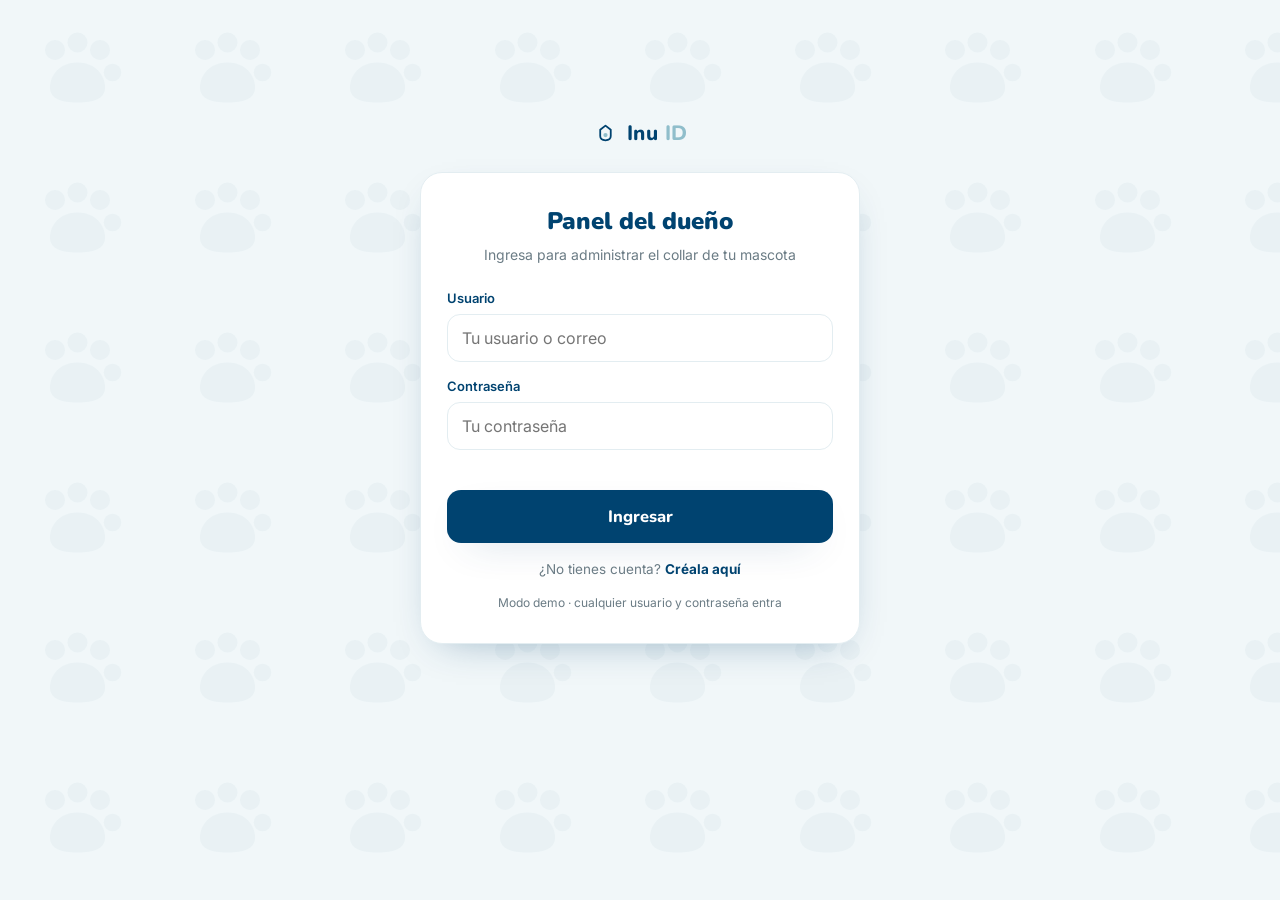
==== index.html @ f9505ae4 "Primer front de Inu ID: panel y pagina publica" ====
<!DOCTYPE html>
<html lang="es">
<head>
<meta charset="UTF-8">
<meta name="viewport" content="width=device-width, initial-scale=1.0">
<title>Inu ID · Panel del dueño</title>
<link rel="preconnect" href="https://fonts.googleapis.com">
<link rel="preconnect" href="https://fonts.gstatic.com" crossorigin>
<link href="https://fonts.googleapis.com/css2?family=Nunito:wght@400;600;700;800;900&family=Inter:wght@400;500;600&display=swap" rel="stylesheet">
<link rel="stylesheet" href="css/base.css">
<link rel="stylesheet" href="css/app.css">
</head>
<body>
<div class="shell">

  <!-- Brand SVG reutilizable: se clona por JS donde haga falta -->
  <template id="brand-tpl">
    <svg viewBox="0 0 24 24" fill="none"><path d="M12 4l5 4v6c0 3-2.4 4-5 4s-5-1-5-4V8l5-4z" stroke="#004370" stroke-width="1.7" stroke-linejoin="round"/><circle cx="12" cy="13" r="2" fill="#90BECB"/></svg>
  </template>

  <!-- ================= LOGIN ================= -->
  <section id="view-login" class="auth hidden">
    <div class="brand"><span data-brandicon></span><b>Inu<span> ID</span></b></div>
    <div class="card auth-card">
      <h1>Panel del dueño</h1>
      <p class="sub">Ingresa para administrar el collar de tu mascota</p>
      <div class="field">
        <label for="login-user">Usuario</label>
        <input id="login-user" type="text" autocomplete="username" placeholder="Tu usuario o correo">
      </div>
      <div class="field">
        <label for="login-pass">Contraseña</label>
        <input id="login-pass" type="password" autocomplete="current-password" placeholder="Tu contraseña">
      </div>
      <div class="err" id="login-err"></div>
      <button class="btn btn-primary" id="login-btn">Ingresar</button>
      <p class="swap">¿No tienes cuenta? <a id="go-register">Créala aquí</a></p>
      <p class="demo-note" data-demo-only>Modo demo · cualquier usuario y contraseña entra</p>
    </div>
  </section>

  <!-- ================= REGISTRO ================= -->
  <section id="view-register" class="auth hidden">
    <div class="brand"><span data-brandicon></span><b>Inu<span> ID</span></b></div>
    <div class="card auth-card">
      <h1>Crear cuenta</h1>
      <p class="sub">Una sola cuenta Inu para todos tus servicios</p>
      <div class="field">
        <label for="reg-user">Usuario</label>
        <input id="reg-user" type="text" autocomplete="username" placeholder="Elige un usuario o correo">
      </div>
      <div class="field">
        <label for="reg-pass">Contraseña</label>
        <input id="reg-pass" type="password" autocomplete="new-password" placeholder="Mínimo 6 caracteres">
      </div>
      <div class="field">
        <label for="reg-pass2">Repite la contraseña</label>
        <input id="reg-pass2" type="password" autocomplete="new-password" placeholder="Repite tu contraseña">
      </div>
      <div class="err" id="reg-err"></div>
      <button class="btn btn-primary" id="reg-btn">Continuar</button>
      <p class="swap">¿Ya tienes cuenta? <a id="go-login">Inicia sesión</a></p>
    </div>
  </section>

  <!-- ================= ONBOARDING ================= -->
  <section id="view-onboarding" class="auth hidden">
    <div class="brand"><span data-brandicon></span><b>Inu<span> ID</span></b></div>
    <div class="card auth-card">
      <h1>Tus datos</h1>
      <p class="sub">Un último paso para empezar</p>
      <div class="two">
        <div class="field"><label for="ob-name">Nombre</label><input id="ob-name" type="text" placeholder="Nombre"></div>
        <div class="field"><label for="ob-last">Apellido</label><input id="ob-last" type="text" placeholder="Apellido"></div>
      </div>
      <div class="field">
        <label for="ob-phone">Teléfono</label>
        <input id="ob-phone" type="tel" placeholder="Tu teléfono de contacto">
      </div>
      <div class="field">
        <label for="ob-email">Correo <span style="color:var(--muted);font-weight:400">(opcional)</span></label>
        <input id="ob-email" type="email" placeholder="tucorreo@ejemplo.com">
      </div>
      <div class="err" id="ob-err"></div>
      <button class="btn btn-primary" id="ob-btn">Entrar al panel</button>
    </div>
  </section>

  <!-- ================= DASHBOARD (mascotas) ================= -->
  <section id="view-dashboard" class="hidden">
    <div class="topbar">
      <div class="brand"><span data-brandicon></span><b>Inu<span> ID</span></b></div>
      <div class="actions">
        <button class="iconbtn" id="help-btn" title="Ayuda">
          <svg viewBox="0 0 24 24" fill="none"><circle cx="12" cy="12" r="9" stroke="currentColor" stroke-width="1.8"/><path d="M9.5 9.5a2.5 2.5 0 113.2 2.4c-.8.3-1.2.8-1.2 1.6M12 17h.01" stroke="currentColor" stroke-width="1.8" stroke-linecap="round"/></svg>
        </button>
        <button class="logout" id="logout-btn">Salir</button>
      </div>
    </div>

    <div class="hello" id="hello">Hola 👋</div>
    <div class="hello-sub">Administra los collares de tus mascotas.</div>

    <button class="btn btn-primary addbtn" id="add-pet-btn">
      <svg viewBox="0 0 24 24" fill="none"><path d="M12 5v14M5 12h14" stroke="currentColor" stroke-width="2.2" stroke-linecap="round"/></svg>
      Agregar mascota
    </button>

    <div id="pets-list"></div>
  </section>

  <!-- ================= EDITAR / CREAR MASCOTA ================= -->
  <section id="view-edit" class="hidden">
    <div class="viewhead">
      <button class="back" data-back><svg viewBox="0 0 24 24" width="18" height="18" fill="none"><path d="M15 6l-6 6 6 6" stroke="currentColor" stroke-width="2" stroke-linecap="round"/></svg></button>
      <h2 id="edit-title">Editar mascota</h2>
    </div>

    <div class="segment">
      <button class="seg-btn active" data-tab="datos">Datos</button>
      <button class="seg-btn" data-tab="preview">Vista previa</button>
    </div>

    <!-- TAB DATOS -->
    <div id="tab-datos">
      <div class="card form">
        <div class="sec">La mascota</div>
        <div class="two">
          <div><label>Nombre <span class="req">*</span></label><input id="f_name"></div>
          <div><label>Especie</label>
            <select id="f_species"><option value="dog">Perro</option><option value="cat">Gato</option></select>
          </div>
        </div>
        <div class="two">
          <div><label>Raza</label><input id="f_breed"></div>
          <div><label>Edad</label><input id="f_age" placeholder="Ej: 3 años"></div>
        </div>
        <label>Sexo</label><input id="f_sex" placeholder="Macho / Hembra">

        <div class="sec">Contacto público</div>
        <label>Nombre de contacto <span class="req">*</span></label><input id="f_owner" placeholder="Quién ve el que la encuentre">
        <label>Dirección <span class="req">*</span></label><input id="f_addr">
        <label>Teléfono <span class="req">*</span></label><input id="f_phone">
        <label>WhatsApp</label><input id="f_wa">

        <div class="sec">Datos importantes</div>
        <div class="chk">
          <label><input type="checkbox" id="f_vac"> Vacunado</label>
          <label><input type="checkbox" id="f_chip"> Microchip</label>
        </div>
        <label>Cuidados / temperamento</label>
        <textarea id="f_care" placeholder="Ej: alérgico a algunos alimentos"></textarea>

        <div class="sec">Mensaje en el collar</div>
        <label>Cuando está en casa (modo normal)</label>
        <textarea id="f_msg_normal"></textarea>
        <label>Cuando está perdido (modo perdido)</label>
        <textarea id="f_msg_lost"></textarea>

        <div class="err" id="edit-err"></div>
        <button class="btn btn-primary" id="save-btn" style="margin-top:6px">Guardar</button>
      </div>
    </div>

    <!-- TAB VISTA PREVIA -->
    <div id="tab-preview" class="hidden">
      <p class="pv-hint">Así se ve la información en el collar. Cambia entre los dos modos:</p>
      <div class="modeseg">
        <button class="mode-btn active" data-mode="normal">Modo normal</button>
        <button class="mode-btn" data-mode="perdido">Modo perdido</button>
      </div>
      <div class="phone">
        <div class="phone-notch"></div>
        <div class="phone-screen" id="pv">
          <div class="pv-brand"><span data-brandicon></span><b>Inu<span> ID</span></b></div>
          <div class="pv-banner pv-lost-only"><span class="pv-ping"></span> Estoy perdido — ayúdame a volver a casa</div>
          <div class="pv-hero">
            <div class="pv-ava"><span id="pv-emoji">🐶</span></div>
            <div class="pv-greet">Hola, me llamo</div>
            <div class="pv-name" id="pv-name">Max</div>
            <div class="pv-tags" id="pv-tags"></div>
            <div class="pv-speech pv-normal-only" id="pv-msg-normal"></div>
            <div class="pv-speech pv-lost-only" id="pv-msg-lost"></div>
          </div>
          <div class="pv-card">
            <div class="pv-lab">Mi familia</div>
            <div class="pv-row"><b>Dueño</b><span id="pv-owner"></span></div>
            <div class="pv-row"><b>Vive en</b><span id="pv-addr"></span></div>
          </div>
          <div class="pv-card">
            <div class="pv-lab">Datos importantes</div>
            <div class="pv-row"><b>Salud</b><span id="pv-health"></span></div>
            <div class="pv-row"><b>Cuidado</b><span id="pv-care"></span></div>
          </div>
          <div class="pv-actions">
            <div class="pv-btn pv-btn-primary">Llamar a la familia</div>
            <div class="pv-btn pv-btn-ghost">Escribir por WhatsApp</div>
            <div class="pv-btn pv-btn-ghost">Ver dónde vivo</div>
          </div>
        </div>
      </div>
    </div>
  </section>

  <!-- ================= AYUDA ================= -->
  <section id="view-help" class="hidden">
    <div class="viewhead">
      <button class="back" data-back><svg viewBox="0 0 24 24" width="18" height="18" fill="none"><path d="M15 6l-6 6 6 6" stroke="currentColor" stroke-width="2" stroke-linecap="round"/></svg></button>
      <h2>Ayuda</h2>
    </div>
    <div class="card help-sec">
      <div class="qa"><div class="q">¿Cómo funciona el collar?</div><div class="a">Lleva un sensor NFC. Quien encuentre a tu mascota solo acerca su teléfono y se abre la página con los datos para contactarte. No necesita instalar nada.</div></div>
      <div class="qa"><div class="q">¿Qué hace el modo perdido?</div><div class="a">Apagado, el collar muestra solo tus datos de contacto. Activado, agrega el aviso de "mascota perdida" y el mensaje de búsqueda que escribiste.</div></div>
      <div class="qa"><div class="q">¿Quién puede ver mis datos?</div><div class="a">Solo quien tenga el collar en la mano y acerque su teléfono. Tú decides qué se muestra desde "Editar".</div></div>
      <div class="qa"><div class="q">¿Necesito internet en el collar?</div><div class="a">No. El sensor no usa batería ni conexión: abre la página en el teléfono de quien lo lee.</div></div>
    </div>
    <div class="card support">
      <p>¿Necesitas más ayuda?</p>
      <a class="btn btn-ghost" href="https://wa.me/51987654321?text=Hola%2C%20necesito%20ayuda%20con%20Inu%20ID" target="_blank" rel="noopener">Escribir a soporte</a>
    </div>
  </section>

</div>
<div id="toast"></div>

<script src="js/config.js"></script>
<script src="js/store.js"></script>
<script src="js/api.js"></script>
<script src="js/app.js"></script>
</body>
</html>
---- css/base.css ----
/* ============================================================
   Inu ID — Base: tokens de marca + componentes compartidos
   ============================================================ */
:root{
  --navy:#004370;--navy-deep:#003356;--sky:#90BECB;--sky-soft:#D6E8EE;
  --bg:#F1F7F9;--card:#FFFFFF;--ink:#1d2b33;--muted:#6b7c85;--line:#E3EDF1;
  --alert:#D64545;--alert-soft:#FBEAEA;
  --radius:22px;--shadow:0 14px 40px -22px rgba(0,67,112,.45);
}
*{box-sizing:border-box;margin:0;padding:0}
html{-webkit-text-size-adjust:100%}
body{
  font-family:'Inter',system-ui,sans-serif;background:var(--bg);color:var(--ink);
  line-height:1.55;min-height:100dvh;display:flex;justify-content:center;padding:0 16px 48px;
}
body::before{
  content:"";position:fixed;inset:0;z-index:0;pointer-events:none;
  background-image:url("data:image/svg+xml;utf8,<svg xmlns='http://www.w3.org/2000/svg' width='120' height='120' viewBox='0 0 120 120'><g fill='%23004370' fill-opacity='0.03'><circle cx='44' cy='40' r='8'/><circle cx='62' cy='34' r='8'/><circle cx='80' cy='40' r='8'/><circle cx='90' cy='58' r='7'/><path d='M62 50c14 0 22 10 22 20 0 9-9 12-22 12s-22-3-22-12c0-10 8-20 22-20z'/></g></svg>");
  background-size:150px;
}
.shell{width:100%;max-width:440px;position:relative;z-index:1;padding-top:22px}
.hidden{display:none!important}

/* marca */
.brand{display:flex;align-items:center;gap:8px}
.brand svg{width:22px;height:22px;display:block}
.brand b{font-family:'Nunito';font-weight:800;font-size:18px;color:var(--navy);letter-spacing:.2px}
.brand span{color:var(--sky)}

/* tarjeta */
.card{background:var(--card);border:1px solid var(--line);border-radius:var(--radius);box-shadow:var(--shadow)}

/* botones */
.btn{display:flex;align-items:center;justify-content:center;gap:9px;width:100%;cursor:pointer;
  font-family:'Nunito';font-weight:800;font-size:16.5px;padding:15px;border-radius:14px;border:none;
  transition:transform .12s ease,filter .12s ease,background .12s ease}
.btn:active{transform:scale(.985)}
.btn:disabled{opacity:.6;cursor:default}
.btn svg{width:19px;height:19px}
.btn-primary{background:var(--navy);color:#fff;box-shadow:var(--shadow)}
.btn-primary:hover{filter:brightness(1.08)}
.btn-ghost{background:#fff;color:var(--navy);border:1.5px solid var(--sky)}
.btn-ghost:hover{background:var(--sky-soft)}

/* toast */
#toast{position:fixed;left:50%;bottom:26px;transform:translateX(-50%) translateY(20px);
  background:var(--navy-deep);color:#fff;font-size:14px;font-weight:600;padding:13px 20px;
  border-radius:999px;box-shadow:0 12px 30px -10px rgba(0,0,0,.4);opacity:0;pointer-events:none;
  transition:.25s;z-index:60;max-width:90vw;text-align:center}
#toast.show{opacity:1;transform:translateX(-50%) translateY(0)}

@media (prefers-reduced-motion:reduce){*{transition:none!important;animation:none!important}}
---- css/app.css ----
/* ============================================================
   Inu ID — Estilos del panel del dueño
   ============================================================ */

/* ---------- AUTH (login / registro / onboarding) ---------- */
.auth{display:flex;flex-direction:column;align-items:center;min-height:80dvh;justify-content:center}
.auth .brand{margin-bottom:24px;transform:scale(1.15)}
.auth-card{width:100%;padding:30px 26px}
.auth-card h1{font-family:'Nunito';font-weight:900;font-size:24px;color:var(--navy);text-align:center}
.auth-card p.sub{text-align:center;color:var(--muted);font-size:14px;margin-top:4px;margin-bottom:22px}
.field{margin-bottom:14px}
.field label{display:block;font-size:13px;font-weight:600;color:var(--navy);margin-bottom:6px}
.field input{width:100%;font-family:'Inter';font-size:16px;color:var(--ink);
  padding:13px 14px;border:1.5px solid var(--line);border-radius:13px;background:#fff;outline:none;transition:border .15s}
.field input:focus{border-color:var(--sky)}
.err{color:var(--alert);font-size:13px;font-weight:600;text-align:center;min-height:18px;margin:4px 0 8px}
.swap{text-align:center;font-size:13.5px;color:var(--muted);margin-top:16px}
.swap a{color:var(--navy);font-weight:700;text-decoration:none;cursor:pointer}
.swap a:hover{text-decoration:underline}
.demo-note{text-align:center;font-size:12px;color:var(--muted);margin-top:14px}
.demo-note code{background:var(--sky-soft);color:var(--navy);padding:2px 7px;border-radius:6px;font-weight:600}

/* ---------- TOPBAR ---------- */
.topbar{display:flex;align-items:center;justify-content:space-between;margin-bottom:18px}
.topbar .actions{display:flex;align-items:center;gap:6px}
.iconbtn{width:38px;height:38px;border-radius:11px;border:1px solid var(--line);background:#fff;cursor:pointer;
  display:flex;align-items:center;justify-content:center;color:var(--navy);transition:background .12s}
.iconbtn:hover{background:var(--sky-soft)}
.iconbtn svg{width:19px;height:19px}
.logout{font-family:'Nunito';font-weight:700;font-size:13px;color:var(--muted);background:none;border:none;cursor:pointer;padding:8px}
.logout:hover{color:var(--navy)}

/* ---------- DASHBOARD ---------- */
.hello{font-family:'Nunito';font-weight:900;font-size:26px;color:var(--navy);margin-bottom:2px}
.hello-sub{color:var(--muted);font-size:14px;margin-bottom:18px}
.addbtn{margin-bottom:16px}

.empty{text-align:center;padding:40px 20px;color:var(--muted)}
.empty .em{font-size:44px}
.empty p{margin-top:8px;font-size:14px}

.petcard{padding:16px;margin-bottom:12px}
.petcard .head{display:flex;align-items:center;gap:14px}
.petcard .ava{width:52px;height:52px;flex:0 0 52px;border-radius:50%;background:var(--sky-soft);
  display:flex;align-items:center;justify-content:center;font-size:30px}
.petcard .nm{font-family:'Nunito';font-weight:800;font-size:18px;color:var(--ink)}
.petcard .meta{font-size:13px;color:var(--muted)}
.pill{margin-left:auto;font-size:12px;font-weight:700;padding:6px 12px;border-radius:999px;
  background:var(--sky-soft);color:var(--navy);white-space:nowrap}
.pill.lost{background:var(--alert-soft);color:var(--alert)}
.petcard .foot{display:flex;align-items:center;gap:10px;margin-top:14px;padding-top:14px;border-top:1px solid var(--line)}
.lostmini{display:flex;align-items:center;gap:9px;font-size:13px;font-weight:600;color:var(--ink);margin-right:auto}
.linkbtn{font-family:'Nunito';font-weight:700;font-size:13px;color:var(--navy);background:#fff;border:1.5px solid var(--sky);
  padding:8px 13px;border-radius:10px;cursor:pointer;text-decoration:none;display:inline-flex;align-items:center;gap:6px}
.linkbtn:hover{background:var(--sky-soft)}
.linkbtn svg{width:14px;height:14px}

/* switch */
.switch{position:relative;width:48px;height:28px;flex:0 0 48px}
.switch input{position:absolute;opacity:0;width:100%;height:100%;margin:0;cursor:pointer;z-index:2}
.slider{position:absolute;inset:0;background:#cdd9de;border-radius:999px;transition:.22s}
.slider::before{content:"";position:absolute;width:22px;height:22px;left:3px;top:3px;background:#fff;border-radius:50%;
  transition:.22s;box-shadow:0 2px 5px rgba(0,0,0,.25)}
.switch input:checked + .slider{background:var(--alert)}
.switch input:checked + .slider::before{transform:translateX(20px)}

/* ---------- SUB-VISTAS (editar / ayuda) ---------- */
.viewhead{display:flex;align-items:center;gap:12px;margin-bottom:16px}
.back{width:38px;height:38px;flex:0 0 38px;border-radius:11px;border:1px solid var(--line);
  background:#fff;cursor:pointer;display:flex;align-items:center;justify-content:center;color:var(--navy)}
.back:hover{background:var(--sky-soft)}
.viewhead h2{font-family:'Nunito';font-weight:900;font-size:21px;color:var(--navy)}

/* pestañas Datos / Vista previa */
.segment{display:flex;gap:4px;background:#e6eef2;border-radius:13px;padding:4px;margin-bottom:16px}
.seg-btn{flex:1;border:none;cursor:pointer;background:transparent;font-family:'Nunito';font-weight:800;
  font-size:14.5px;color:var(--muted);padding:10px;border-radius:10px;transition:.15s}
.seg-btn.active{background:#fff;color:var(--navy);box-shadow:0 2px 8px -3px rgba(0,67,112,.35)}

/* formulario */
.form{padding:20px}
.form .sec{font-size:12px;font-weight:700;letter-spacing:.5px;text-transform:uppercase;color:var(--sky);margin:18px 0 10px}
.form .sec:first-child{margin-top:0}
.form label{display:block;font-size:13px;font-weight:600;color:var(--navy);margin:0 0 6px}
.form input,.form select,.form textarea{width:100%;font-family:'Inter';font-size:15px;color:var(--ink);
  padding:12px 13px;border:1.5px solid var(--line);border-radius:12px;background:#fff;outline:none;margin-bottom:12px}
.form input:focus,.form select:focus,.form textarea:focus{border-color:var(--sky)}
.form textarea{resize:vertical;min-height:70px}
.req{color:var(--alert)}
.two{display:flex;gap:10px}.two>div{flex:1}
.chk{display:flex;gap:18px;margin-bottom:8px}
.chk label{display:flex;align-items:center;gap:7px;font-size:14px;color:var(--ink);font-weight:500}
.chk input{width:auto;margin:0}

/* vista previa */
.pv-hint{font-size:13px;color:var(--muted);text-align:center;margin-bottom:11px}
.modeseg{display:flex;gap:7px;justify-content:center;margin-bottom:16px}
.mode-btn{border:1.5px solid var(--line);background:#fff;cursor:pointer;font-family:'Nunito';
  font-weight:700;font-size:13px;color:var(--muted);padding:8px 16px;border-radius:999px;transition:.15s}
.mode-btn.active{border-color:var(--navy);color:#fff;background:var(--navy)}
.mode-btn[data-mode="perdido"].active{border-color:var(--alert);background:var(--alert)}

.phone{width:286px;max-width:100%;margin:0 auto;background:#1d2b33;border-radius:36px;padding:10px;
  box-shadow:0 24px 54px -22px rgba(0,67,112,.6)}
.phone-notch{width:86px;height:6px;background:#3a4750;border-radius:99px;margin:2px auto 8px}
.phone-screen{background:var(--bg);border-radius:28px;padding:16px 13px 18px;max-height:520px;overflow:auto}
.phone-screen::-webkit-scrollbar{width:0}

/* mini collar dentro de la preview */
.pv-brand{display:flex;align-items:center;justify-content:center;gap:6px;margin-bottom:10px}
.pv-brand svg{width:16px;height:16px}
.pv-brand b{font-family:'Nunito';font-weight:800;font-size:13px;color:var(--navy)}
.pv-brand span{color:var(--sky)}
.pv-banner{align-items:center;gap:7px;justify-content:center;
  background:linear-gradient(135deg,var(--navy),var(--navy-deep));color:#fff;border-radius:11px;
  padding:8px 11px;font-size:11.5px;font-weight:600;margin-bottom:10px}
.pv-ping{width:8px;height:8px;border-radius:50%;background:var(--sky);flex:0 0 8px}
.pv-hero{background:#fff;border:1px solid var(--line);border-radius:16px;padding:18px 14px;text-align:center}
.pv-ava{width:72px;height:72px;border-radius:50%;background:var(--sky-soft);display:flex;align-items:center;
  justify-content:center;margin:0 auto 4px;border:3px solid #fff;box-shadow:0 6px 16px -8px rgba(0,67,112,.5)}
.pv-ava span{font-size:42px;line-height:1}
.pv-greet{font-size:11px;color:var(--muted)}
.pv-name{font-family:'Nunito';font-weight:900;font-size:26px;color:var(--navy);line-height:1.1}
.pv-tags{display:flex;gap:5px;flex-wrap:wrap;justify-content:center;margin-top:8px}
.pv-tag{font-size:10px;font-weight:600;color:var(--navy);background:var(--sky-soft);padding:3px 9px;border-radius:999px}
.pv-speech{font-size:12px;color:var(--ink);background:var(--bg);border-radius:11px;padding:9px 11px;text-align:left;margin-top:12px}
.pv-card{background:#fff;border:1px solid var(--line);border-radius:14px;margin-top:10px;padding:4px 0}
.pv-lab{font-size:10px;font-weight:700;letter-spacing:.5px;text-transform:uppercase;color:var(--sky);padding:9px 14px 2px}
.pv-row{display:flex;flex-direction:column;padding:7px 14px;border-bottom:1px solid var(--line)}
.pv-row:last-child{border-bottom:none}
.pv-row b{font-size:10px;color:var(--muted);font-weight:500}
.pv-row span{font-size:13px;color:var(--ink);font-weight:600}
.pv-actions{display:flex;flex-direction:column;gap:8px;margin-top:12px}
.pv-btn{text-align:center;font-family:'Nunito';font-weight:800;font-size:13px;padding:11px;border-radius:12px}
.pv-btn-primary{background:var(--navy);color:#fff}
.pv-btn-ghost{background:#fff;color:var(--navy);border:1.5px solid var(--sky)}

.pv-lost-only{display:none}
#pv.pv-lost .pv-lost-only{display:block}
#pv.pv-lost .pv-banner.pv-lost-only{display:flex}
.pv-normal-only{display:block}
#pv.pv-lost .pv-normal-only{display:none}

/* ayuda */
.help-sec{padding:6px 4px}
.qa{padding:16px 18px;border-bottom:1px solid var(--line)}
.qa:last-child{border-bottom:none}
.qa .q{font-family:'Nunito';font-weight:800;font-size:15px;color:var(--navy);margin-bottom:5px}
.qa .a{font-size:14px;color:var(--muted)}
.support{margin-top:14px;padding:18px;text-align:center}
.support p{font-size:14px;color:var(--muted);margin-bottom:12px}
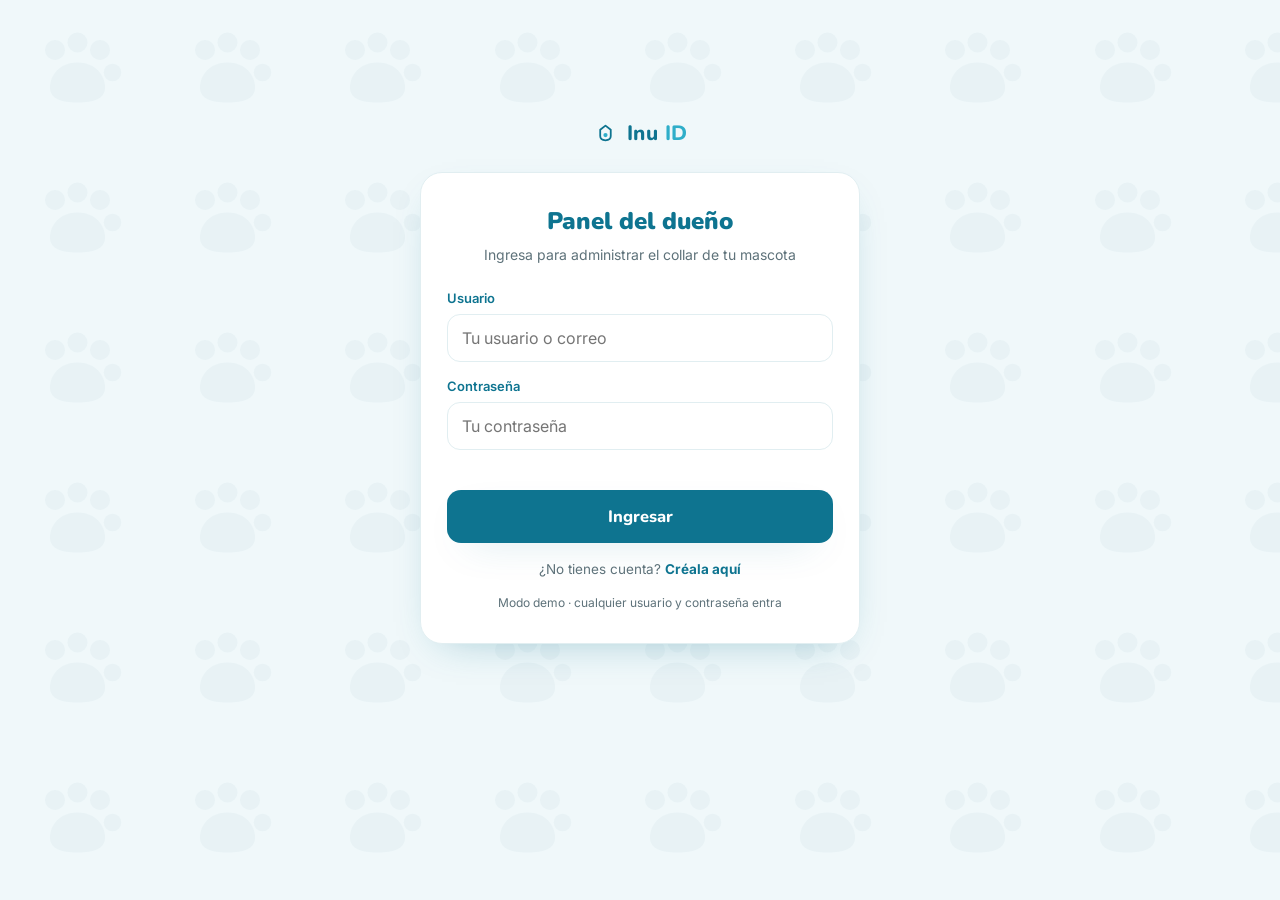
==== commit 8f9d8687: "Cambio de paleta: cyan como color principal" ====
--- a/index.html
+++ b/index.html
@@ -15,7 +15,7 @@
 
   <!-- Brand SVG reutilizable: se clona por JS donde haga falta -->
   <template id="brand-tpl">
-    <svg viewBox="0 0 24 24" fill="none"><path d="M12 4l5 4v6c0 3-2.4 4-5 4s-5-1-5-4V8l5-4z" stroke="#004370" stroke-width="1.7" stroke-linejoin="round"/><circle cx="12" cy="13" r="2" fill="#90BECB"/></svg>
+    <svg viewBox="0 0 24 24" fill="none"><path d="M12 4l5 4v6c0 3-2.4 4-5 4s-5-1-5-4V8l5-4z" stroke="#0E7490" stroke-width="1.7" stroke-linejoin="round"/><circle cx="12" cy="13" r="2" fill="#2FAEC9"/></svg>
   </template>
 
   <!-- ================= LOGIN ================= -->
--- a/css/base.css
+++ b/css/base.css
@@ -2,10 +2,19 @@
    Inu ID — Base: tokens de marca + componentes compartidos
    ============================================================ */
 :root{
-  --navy:#004370;--navy-deep:#003356;--sky:#90BECB;--sky-soft:#D6E8EE;
-  --bg:#F1F7F9;--card:#FFFFFF;--ink:#1d2b33;--muted:#6b7c85;--line:#E3EDF1;
+  /* Paleta Inu ID — CYAN como color principal.
+     Los nombres --navy/--sky se conservan por compatibilidad con el resto
+     del CSS, pero ahora contienen tonos cyan. El azul de marca (--blue)
+     se usa de forma mínima (solo la marca de agua de huellas del fondo). */
+  --navy:#0E7490;        /* cyan oscuro — principal: botones, títulos, nombre */
+  --navy-deep:#0A4E5E;   /* cyan más oscuro — fondos oscuros / sombras de degradado */
+  --cyan-bright:#12A9C9; /* cyan claro — degradados y acentos vivos */
+  --sky:#2FAEC9;         /* cyan medio — bordes, etiquetas, detalles */
+  --sky-soft:#DCF4F9;    /* cyan muy claro — fondos suaves, chips, avatar */
+  --blue:#004370;        /* azul de marca — uso mínimo */
+  --bg:#F0F8FA;--card:#FFFFFF;--ink:#173039;--muted:#5e727a;--line:#E1EEF1;
   --alert:#D64545;--alert-soft:#FBEAEA;
-  --radius:22px;--shadow:0 14px 40px -22px rgba(0,67,112,.45);
+  --radius:22px;--shadow:0 14px 40px -22px rgba(14,116,144,.42);
 }
 *{box-sizing:border-box;margin:0;padding:0}
 html{-webkit-text-size-adjust:100%}
--- a/css/app.css
+++ b/css/app.css
@@ -75,7 +75,7 @@
 .segment{display:flex;gap:4px;background:#e6eef2;border-radius:13px;padding:4px;margin-bottom:16px}
 .seg-btn{flex:1;border:none;cursor:pointer;background:transparent;font-family:'Nunito';font-weight:800;
   font-size:14.5px;color:var(--muted);padding:10px;border-radius:10px;transition:.15s}
-.seg-btn.active{background:#fff;color:var(--navy);box-shadow:0 2px 8px -3px rgba(0,67,112,.35)}
+.seg-btn.active{background:#fff;color:var(--navy);box-shadow:0 2px 8px -3px rgba(14,116,144,.35)}
 
 /* formulario */
 .form{padding:20px}
@@ -101,7 +101,7 @@
 .mode-btn[data-mode="perdido"].active{border-color:var(--alert);background:var(--alert)}
 
 .phone{width:286px;max-width:100%;margin:0 auto;background:#1d2b33;border-radius:36px;padding:10px;
-  box-shadow:0 24px 54px -22px rgba(0,67,112,.6)}
+  box-shadow:0 24px 54px -22px rgba(14,116,144,.6)}
 .phone-notch{width:86px;height:6px;background:#3a4750;border-radius:99px;margin:2px auto 8px}
 .phone-screen{background:var(--bg);border-radius:28px;padding:16px 13px 18px;max-height:520px;overflow:auto}
 .phone-screen::-webkit-scrollbar{width:0}
@@ -112,12 +112,12 @@
 .pv-brand b{font-family:'Nunito';font-weight:800;font-size:13px;color:var(--navy)}
 .pv-brand span{color:var(--sky)}
 .pv-banner{align-items:center;gap:7px;justify-content:center;
-  background:linear-gradient(135deg,var(--navy),var(--navy-deep));color:#fff;border-radius:11px;
+  background:linear-gradient(135deg,var(--cyan-bright),var(--navy));color:#fff;border-radius:11px;
   padding:8px 11px;font-size:11.5px;font-weight:600;margin-bottom:10px}
 .pv-ping{width:8px;height:8px;border-radius:50%;background:var(--sky);flex:0 0 8px}
 .pv-hero{background:#fff;border:1px solid var(--line);border-radius:16px;padding:18px 14px;text-align:center}
 .pv-ava{width:72px;height:72px;border-radius:50%;background:var(--sky-soft);display:flex;align-items:center;
-  justify-content:center;margin:0 auto 4px;border:3px solid #fff;box-shadow:0 6px 16px -8px rgba(0,67,112,.5)}
+  justify-content:center;margin:0 auto 4px;border:3px solid #fff;box-shadow:0 6px 16px -8px rgba(14,116,144,.5)}
 .pv-ava span{font-size:42px;line-height:1}
 .pv-greet{font-size:11px;color:var(--muted)}
 .pv-name{font-family:'Nunito';font-weight:900;font-size:26px;color:var(--navy);line-height:1.1}
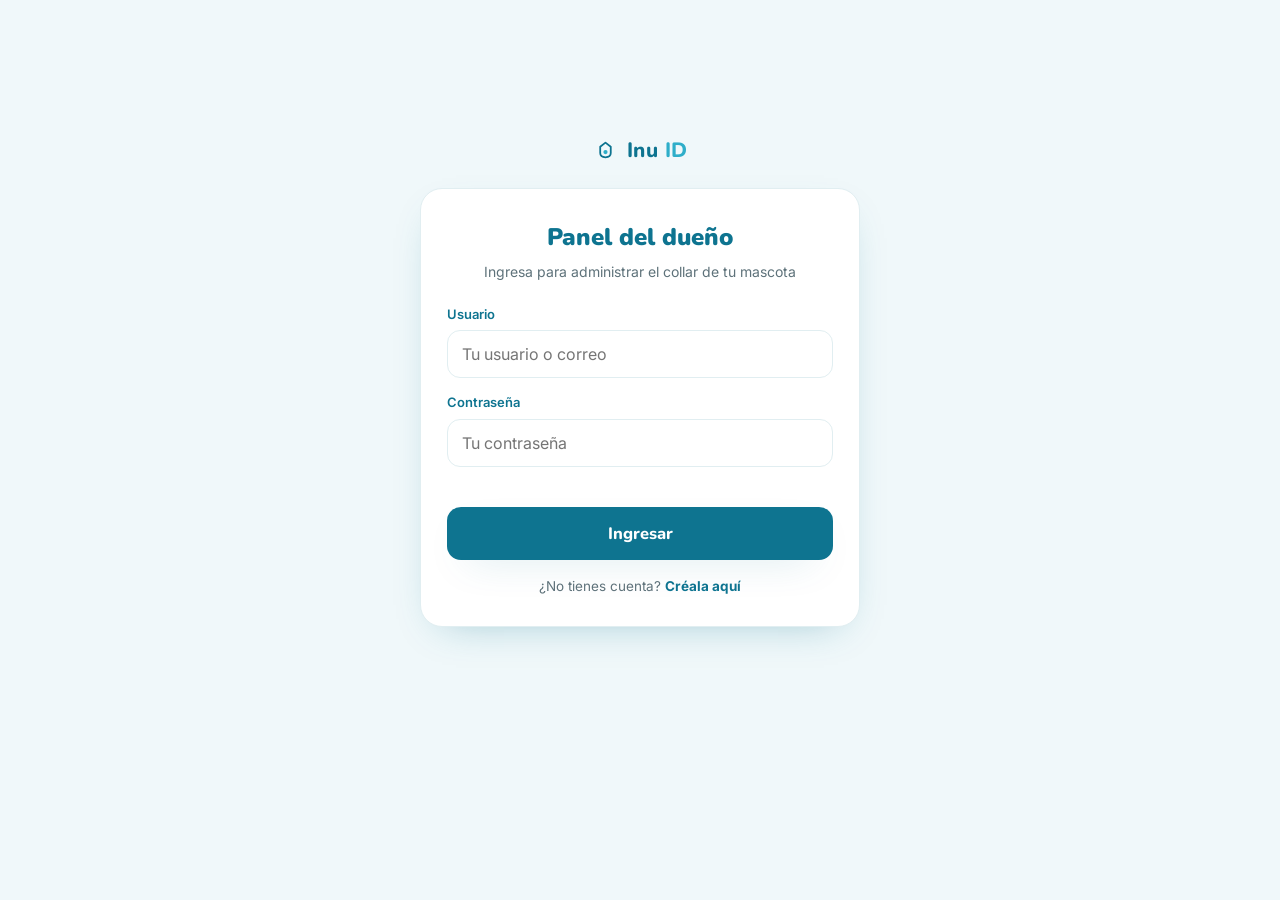
==== commit f66c0873: "PWA completa: iconos, manifests y etiquetas" ====
--- a/index.html
+++ b/index.html
@@ -9,6 +9,7 @@
 <link href="https://fonts.googleapis.com/css2?family=Nunito:wght@400;600;700;800;900&family=Inter:wght@400;500;600&display=swap" rel="stylesheet">
 <link rel="stylesheet" href="css/base.css">
 <link rel="stylesheet" href="css/app.css">
+<link rel="manifest" href="/manifest.json"><meta name="theme-color" content="#0E7490"><link rel="apple-touch-icon" href="/icons/client-192.png"><meta name="apple-mobile-web-app-capable" content="yes"><meta name="apple-mobile-web-app-status-bar-style" content="default"><meta name="apple-mobile-web-app-title" content="Inu ID">
 </head>
 <body>
 <div class="shell">
--- a/css/base.css
+++ b/css/base.css
@@ -14,6 +14,7 @@
   --blue:#004370;        /* azul de marca — uso mínimo */
   --bg:#F0F8FA;--card:#FFFFFF;--ink:#173039;--muted:#5e727a;--line:#E1EEF1;
   --alert:#D64545;--alert-soft:#FBEAEA;
+  --warn:#9A6B12;--warn-soft:#FBF1DD;   /* ámbar — avisos que requieren acción (sin collar) */
   --radius:22px;--shadow:0 14px 40px -22px rgba(14,116,144,.42);
 }
 *{box-sizing:border-box;margin:0;padding:0}
@@ -22,11 +23,7 @@
   font-family:'Inter',system-ui,sans-serif;background:var(--bg);color:var(--ink);
   line-height:1.55;min-height:100dvh;display:flex;justify-content:center;padding:0 16px 48px;
 }
-body::before{
-  content:"";position:fixed;inset:0;z-index:0;pointer-events:none;
-  background-image:url("data:image/svg+xml;utf8,<svg xmlns='http://www.w3.org/2000/svg' width='120' height='120' viewBox='0 0 120 120'><g fill='%23004370' fill-opacity='0.03'><circle cx='44' cy='40' r='8'/><circle cx='62' cy='34' r='8'/><circle cx='80' cy='40' r='8'/><circle cx='90' cy='58' r='7'/><path d='M62 50c14 0 22 10 22 20 0 9-9 12-22 12s-22-3-22-12c0-10 8-20 22-20z'/></g></svg>");
-  background-size:150px;
-}
+body::before{content:none}
 .shell{width:100%;max-width:440px;position:relative;z-index:1;padding-top:22px}
 .hidden{display:none!important}
 
--- a/css/app.css
+++ b/css/app.css
@@ -48,8 +48,24 @@
 .pill{margin-left:auto;font-size:12px;font-weight:700;padding:6px 12px;border-radius:999px;
   background:var(--sky-soft);color:var(--navy);white-space:nowrap}
 .pill.lost{background:var(--alert-soft);color:var(--alert)}
-.petcard .foot{display:flex;align-items:center;gap:10px;margin-top:14px;padding-top:14px;border-top:1px solid var(--line)}
-.lostmini{display:flex;align-items:center;gap:9px;font-size:13px;font-weight:600;color:var(--ink);margin-right:auto}
+.pill.muted{background:#EDF1F3;color:var(--muted)}
+.pill.pending{background:var(--warn-soft);color:var(--warn)}
+
+.petcard .foot{display:flex;align-items:center;gap:10px;margin-top:14px;padding-top:14px;border-top:1px solid var(--line);flex-wrap:wrap;row-gap:10px}
+.petcard .foot.col{flex-direction:column;align-items:stretch;gap:12px}
+.cactions{display:flex;align-items:center;gap:10px;flex-wrap:wrap;row-gap:8px}
+.spacer{margin-left:auto}
+.notice{display:flex;align-items:flex-start;gap:9px;border-radius:12px;padding:11px 13px;font-size:13px;font-weight:600;line-height:1.4}
+.notice svg{width:17px;height:17px;flex:0 0 17px;margin-top:1px}
+.notice.warn{background:var(--warn-soft);color:var(--warn)}
+.notice.info{background:var(--sky-soft);color:var(--navy)}
+.btn-req{font-family:'Nunito';font-weight:800;font-size:13.5px;color:#fff;background:var(--navy);border:none;
+  padding:10px 15px;border-radius:10px;cursor:pointer;display:inline-flex;align-items:center;gap:7px;transition:filter .12s}
+.btn-req:hover{filter:brightness(1.08)}
+.btn-req:disabled{opacity:.6;cursor:default}
+.btn-req svg{width:15px;height:15px}
+
+.lostmini{display:flex;align-items:center;gap:9px;font-size:13px;font-weight:600;color:var(--ink)}
 .linkbtn{font-family:'Nunito';font-weight:700;font-size:13px;color:var(--navy);background:#fff;border:1.5px solid var(--sky);
   padding:8px 13px;border-radius:10px;cursor:pointer;text-decoration:none;display:inline-flex;align-items:center;gap:6px}
 .linkbtn:hover{background:var(--sky-soft)}
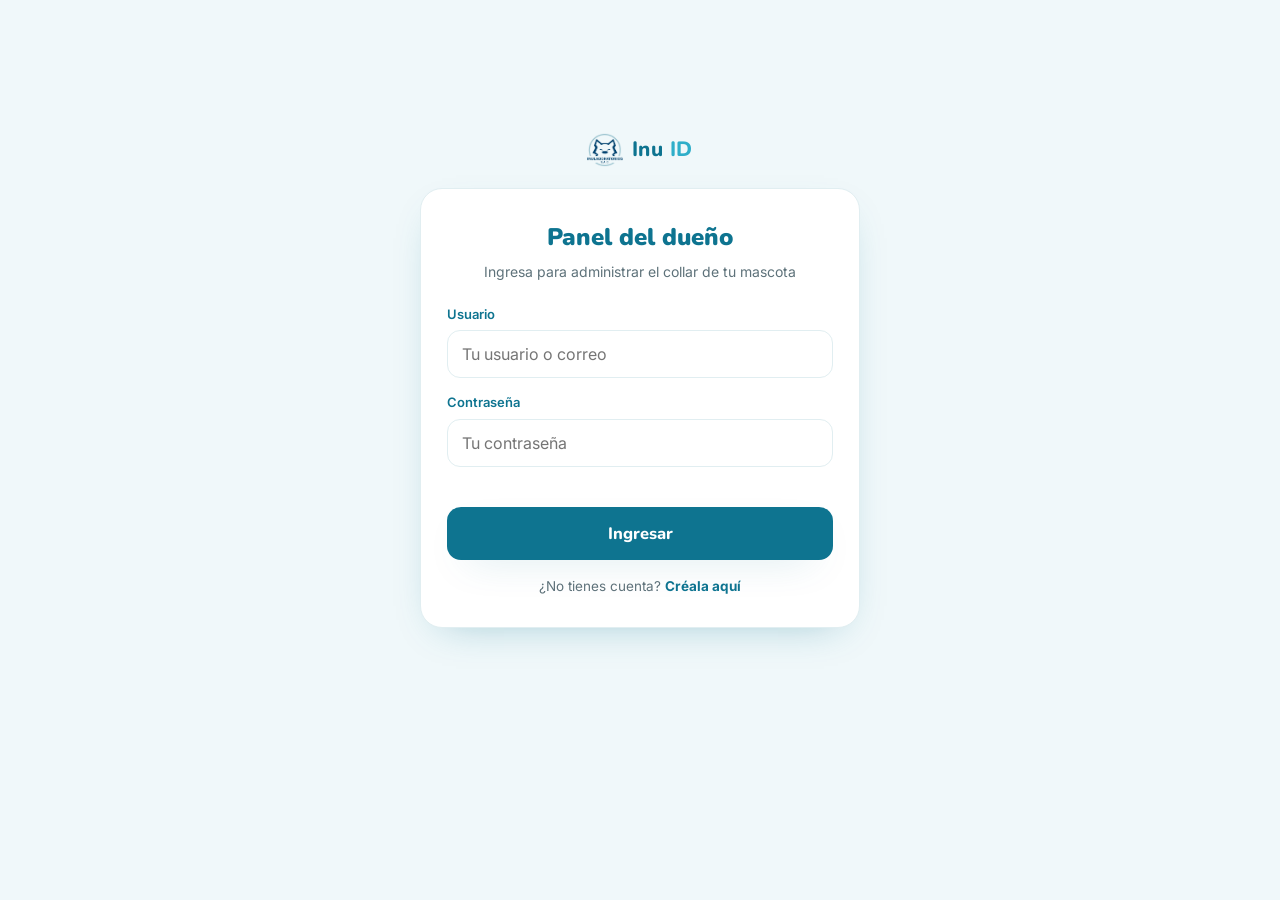
==== commit 90393a61: "Reemplazar icono de marca por logo Inu real" ====
--- a/index.html
+++ b/index.html
@@ -15,9 +15,7 @@
 <div class="shell">
 
   <!-- Brand SVG reutilizable: se clona por JS donde haga falta -->
-  <template id="brand-tpl">
-    <svg viewBox="0 0 24 24" fill="none"><path d="M12 4l5 4v6c0 3-2.4 4-5 4s-5-1-5-4V8l5-4z" stroke="#0E7490" stroke-width="1.7" stroke-linejoin="round"/><circle cx="12" cy="13" r="2" fill="#2FAEC9"/></svg>
-  </template>
+  <template id="brand-tpl"><img src="/img/logo-inu.png" alt="Inu ID"></template>
 
   <!-- ================= LOGIN ================= -->
   <section id="view-login" class="auth hidden">
--- a/css/base.css
+++ b/css/base.css
@@ -56,3 +56,5 @@
 #toast.show{opacity:1;transform:translateX(-50%) translateY(0)}
 
 @media (prefers-reduced-motion:reduce){*{transition:none!important;animation:none!important}}
+
+.brand img{height:28px;width:auto;display:block}
--- a/css/app.css
+++ b/css/app.css
@@ -165,3 +165,5 @@
 .qa .a{font-size:14px;color:var(--muted)}
 .support{margin-top:14px;padding:18px;text-align:center}
 .support p{font-size:14px;color:var(--muted);margin-bottom:12px}
+
+.pv-brand img{height:18px;width:auto;display:block}
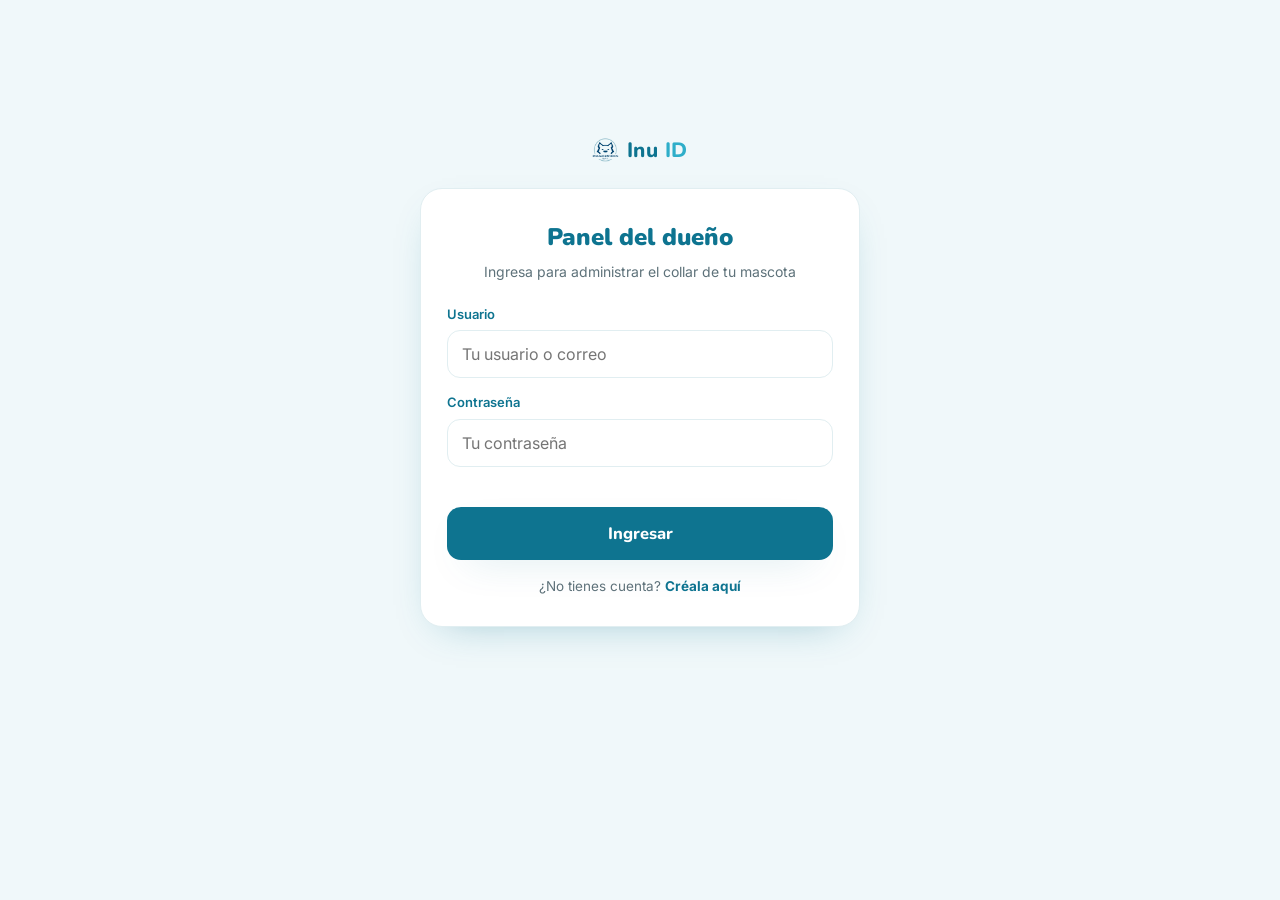
==== commit e3954692: "Foto de perfil de mascota (subir y mostrar)" ====
--- a/index.html
+++ b/index.html
@@ -123,6 +123,11 @@
     <!-- TAB DATOS -->
     <div id="tab-datos">
       <div class="card form">
+        <div class="photo-ctrl">
+          <div class="photo-ava" id="f_photo_ava"><span id="f_photo_emoji">🐶</span></div>
+          <input type="file" id="f_photo_input" accept="image/jpeg,image/png,image/webp" hidden>
+          <button type="button" class="photo-btn" id="f_photo_btn">Subir foto</button>
+        </div>
         <div class="sec">La mascota</div>
         <div class="two">
           <div><label>Nombre <span class="req">*</span></label><input id="f_name"></div>
@@ -174,7 +179,7 @@
           <div class="pv-brand"><span data-brandicon></span><b>Inu<span> ID</span></b></div>
           <div class="pv-banner pv-lost-only"><span class="pv-ping"></span> Estoy perdido — ayúdame a volver a casa</div>
           <div class="pv-hero">
-            <div class="pv-ava"><span id="pv-emoji">🐶</span></div>
+            <div class="pv-ava"><img id="pv-photo" alt="" hidden><span id="pv-emoji">🐶</span></div>
             <div class="pv-greet">Hola, me llamo</div>
             <div class="pv-name" id="pv-name">Max</div>
             <div class="pv-tags" id="pv-tags"></div>
--- a/css/base.css
+++ b/css/base.css
@@ -57,4 +57,4 @@
 
 @media (prefers-reduced-motion:reduce){*{transition:none!important;animation:none!important}}
 
-.brand img{height:28px;width:auto;display:block}
+.brand img{height:20px;width:auto;display:block;position:relative;top:-1px}
--- a/css/app.css
+++ b/css/app.css
@@ -167,3 +167,14 @@
 .support p{font-size:14px;color:var(--muted);margin-bottom:12px}
 
 .pv-brand img{height:18px;width:auto;display:block}
+
+/* ---- Foto de perfil ---- */
+.photo-ctrl{display:flex;flex-direction:column;align-items:center;gap:10px;margin-bottom:4px}
+.photo-ava{width:96px;height:96px;border-radius:50%;background:var(--sky-soft);display:flex;align-items:center;justify-content:center;overflow:hidden;font-size:52px}
+.photo-ava img{width:100%;height:100%;object-fit:cover;display:block}
+.photo-btn{font-family:'Nunito';font-weight:700;font-size:13px;color:var(--navy);background:#fff;border:1.5px solid var(--sky);padding:9px 15px;border-radius:10px;cursor:pointer;transition:background .12s}
+.photo-btn:hover{background:var(--sky-soft)}
+.photo-btn:disabled{opacity:.6;cursor:default}
+.petcard .ava{overflow:hidden}
+.petcard .ava img{width:100%;height:100%;object-fit:cover;border-radius:50%;display:block}
+.pv-ava img{width:100%;height:100%;object-fit:cover;border-radius:50%;display:block}
